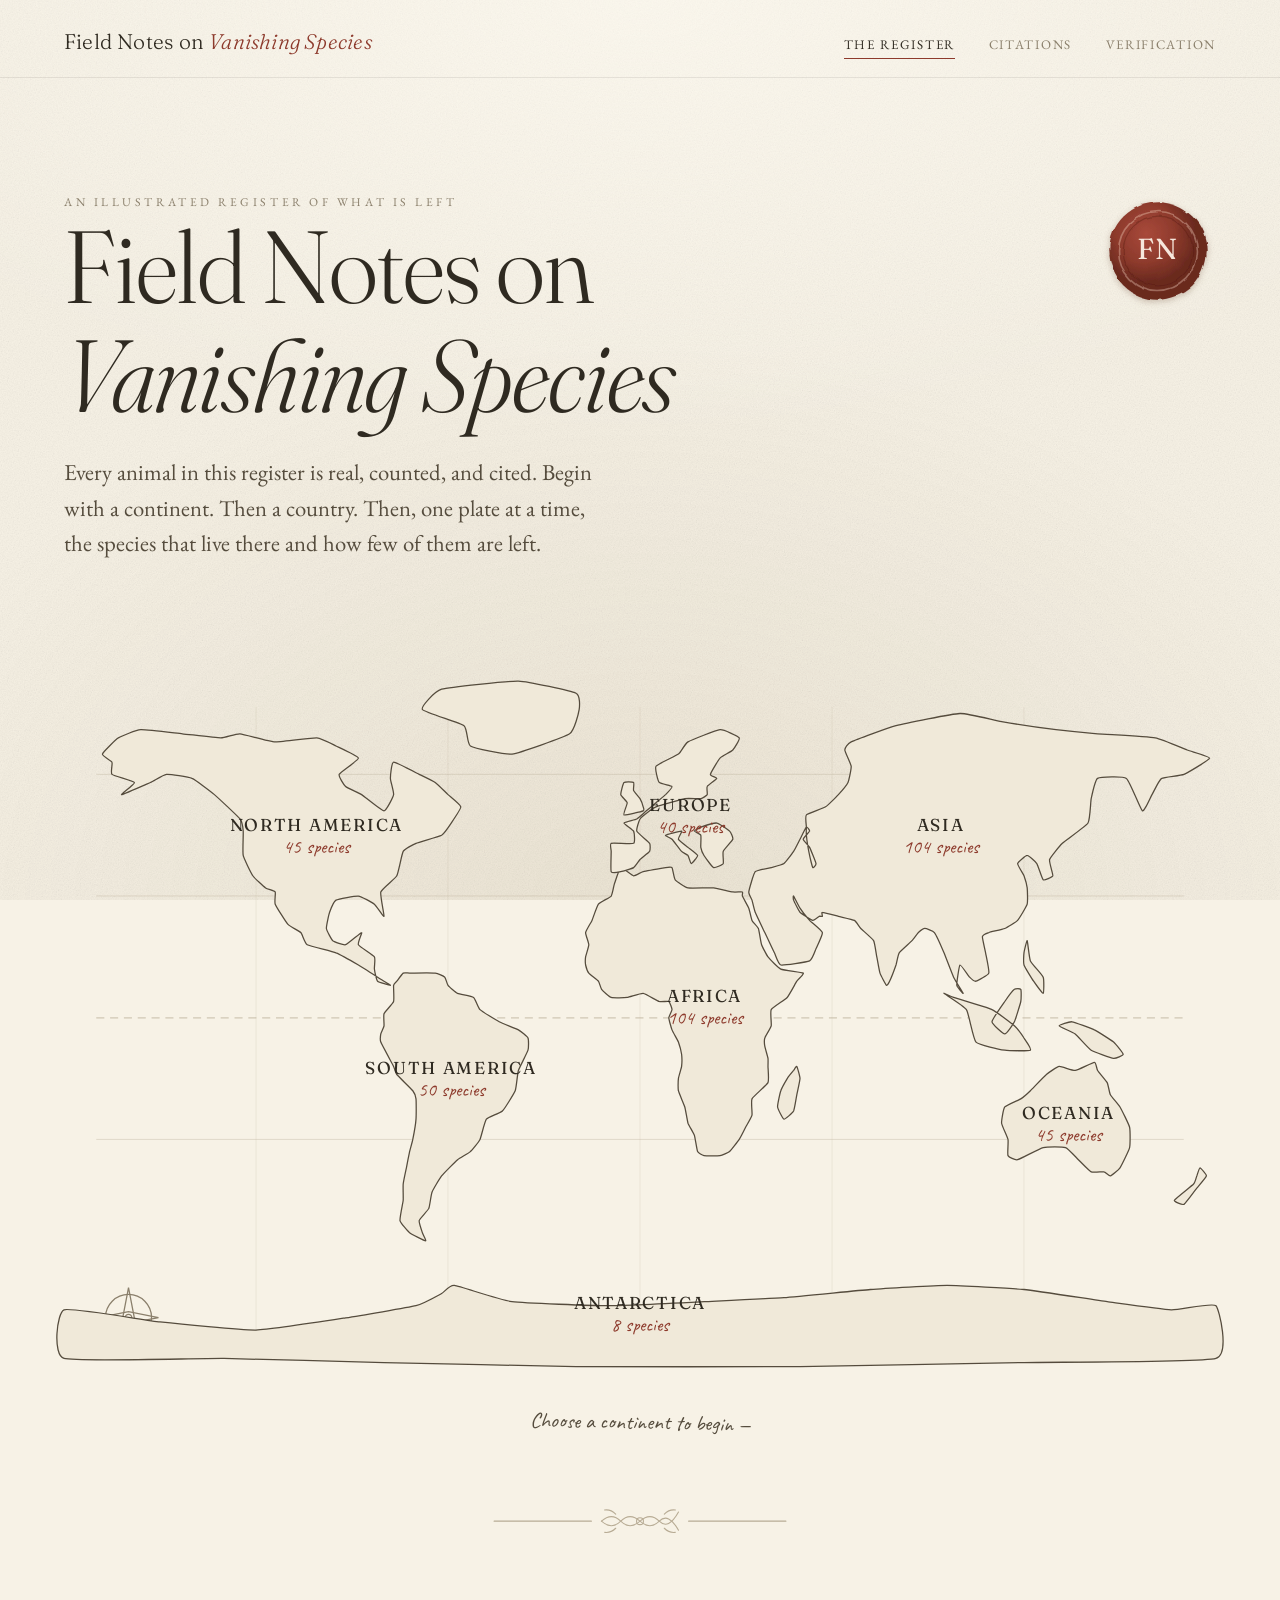
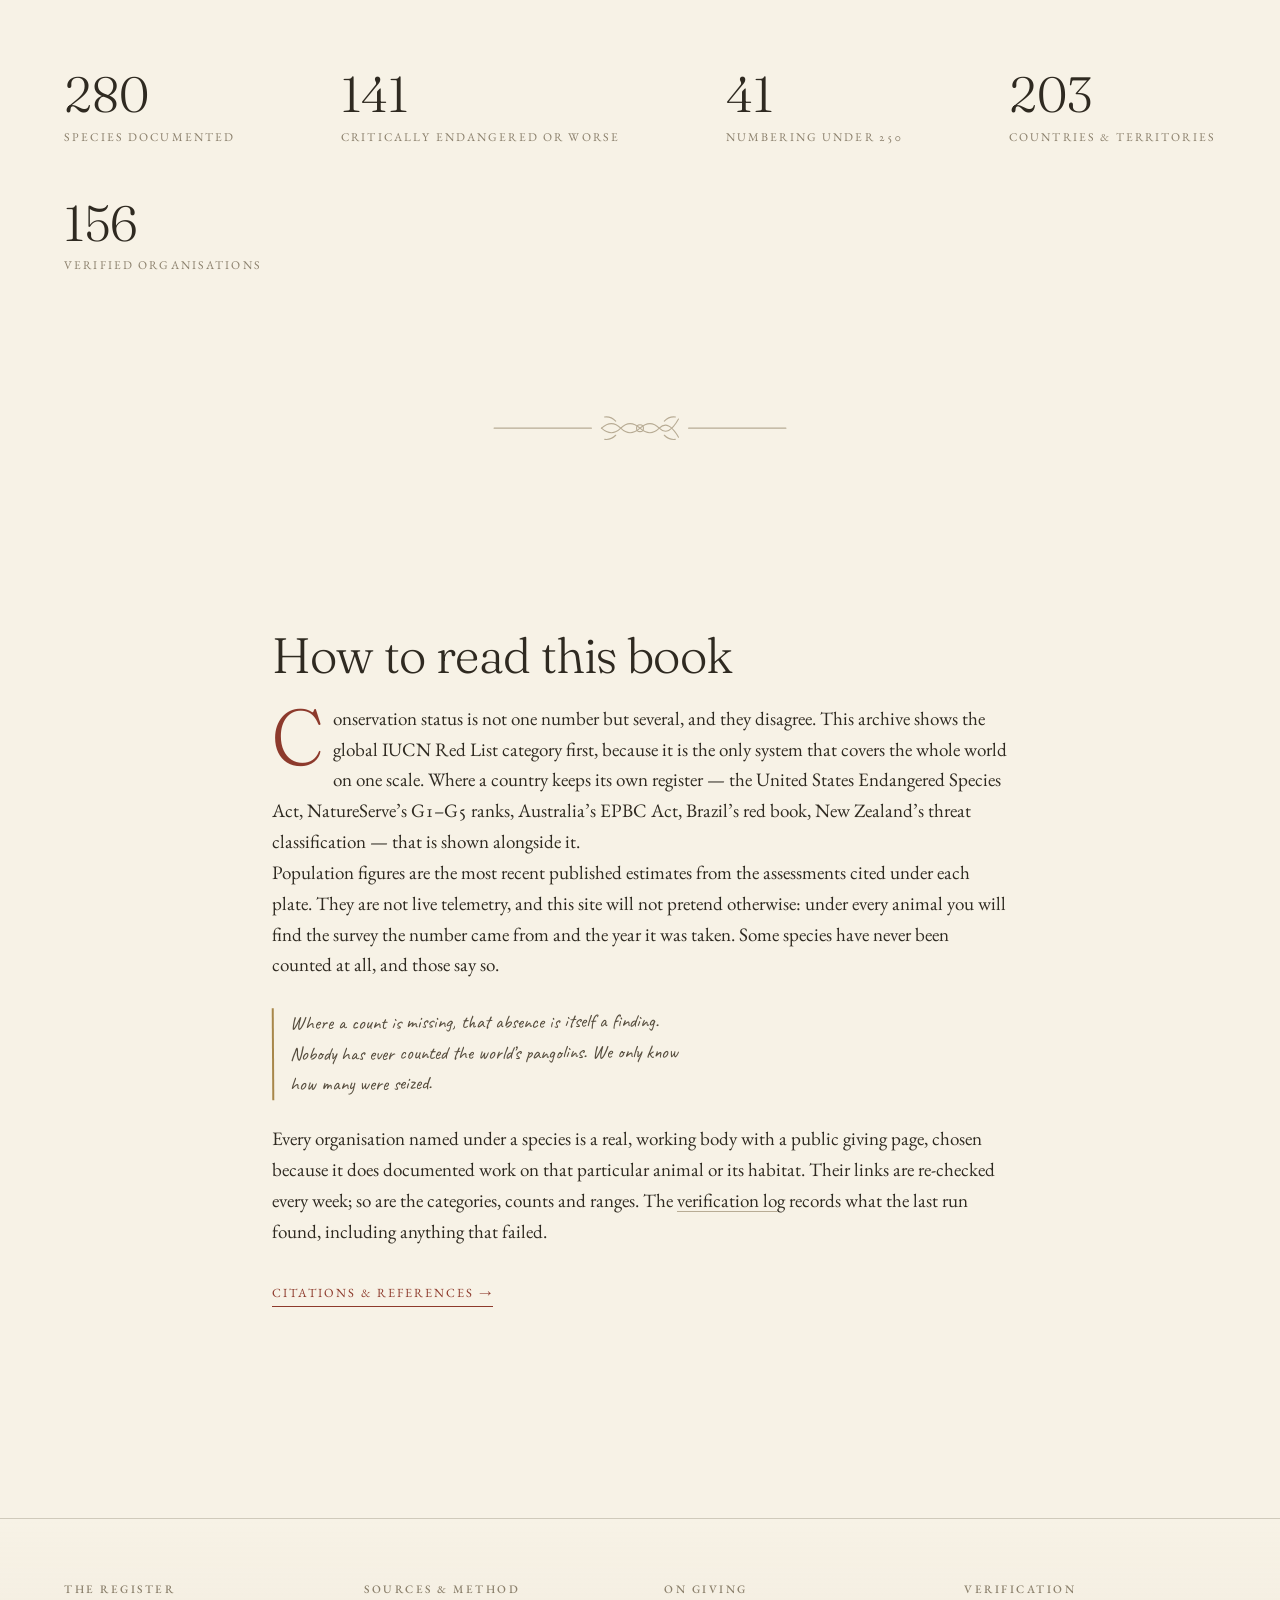
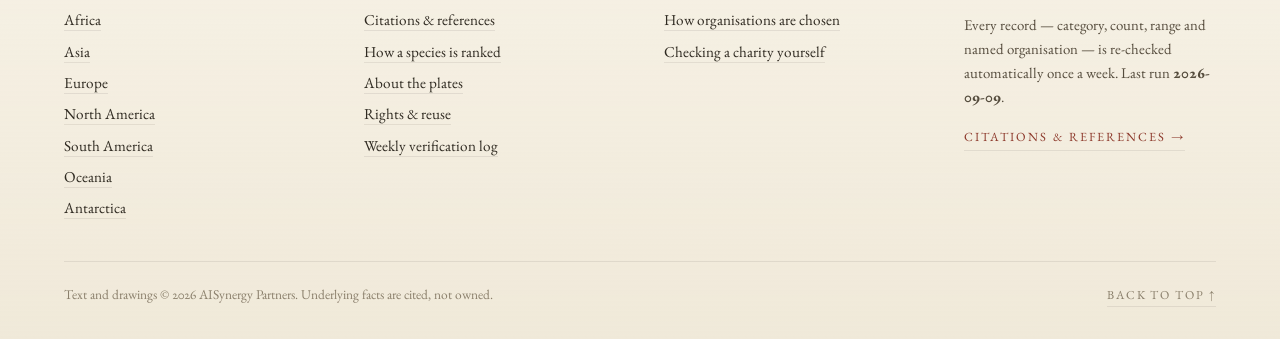
==== index.html @ 36cc565a "Add Field Notes on Vanishing Species, an illustrated endangered species register A static register o" ====
<!DOCTYPE html>
<html lang="en">
<head>
<meta charset="UTF-8">
<meta name="viewport" content="width=device-width, initial-scale=1.0">
<title>Field Notes on Vanishing Species — an illustrated atlas of endangered species</title>
<meta name="description" content="A hand-drawn register of the world's endangered species, by continent and country. Every count is cited to the IUCN Red List and national registers, with verified organisations working on each animal.">

<meta property="og:type" content="website">
<meta property="og:title" content="Field Notes on Vanishing Species — an illustrated atlas of endangered species">
<meta property="og:description" content="A hand-drawn register of the world's endangered species, by continent and country. Every count is cited to the IUCN Red List and national registers, with verified organisations working on each animal.">
<meta name="twitter:card" content="summary_large_image">

<link rel="icon" type="image/svg+xml" href="favicon.svg">
<link rel="preconnect" href="https://fonts.googleapis.com">
<link rel="preconnect" href="https://fonts.gstatic.com" crossorigin>
<link rel="stylesheet" href="assets/field.css">
</head>
<body data-page="home">
<main id="main"></main>

<script src="assets/data.js"></script>
<script src="assets/sketches.js"></script>
<script src="assets/flags.js"></script>
<script src="assets/app.js"></script>
</body>
</html>
---- assets/field.css ----
@import url('https://fonts.googleapis.com/css2?family=Caveat:wght@400;500;600;700&family=EB+Garamond:ital,wght@0,400;0,500;0,600;1,400;1,500&family=Fraunces:ital,opsz,wght@0,9..144,200;0,9..144,300;0,9..144,400;0,9..144,600;1,9..144,300;1,9..144,400&display=swap');

/* ===========================================================================
   Field Notes on Vanishing Things
   A naturalist's journal: warm rag paper, iron-gall ink, one wax seal.
   Committed to a single light palette — colour-scheme is declared so that no
   browser inverts the paper out from under the drawings.
   =========================================================================== */

:root {
  color-scheme: light;

  --paper:        #f7f2e6;
  --paper-deep:   #f0e9d9;
  --paper-edge:   #e7dfcb;
  --paper-card:   #fbf7ee;

  --ink:          #2f2a21;
  --ink-soft:     #554c3d;
  --ink-faint:    #8a7f6b;
  --ink-ghost:    #b8ac95;

  --seal:         #8d3a2c;
  --seal-deep:    #6f2c21;
  --moss:         #55684c;
  --moss-soft:    #7d8d72;
  --gold:         #a8874a;
  --sky:          #6d8494;

  --rule:         rgba(47, 42, 33, 0.16);
  --rule-soft:    rgba(47, 42, 33, 0.09);

  --display: 'Fraunces', 'Iowan Old Style', Georgia, serif;
  --body:    'EB Garamond', Georgia, 'Times New Roman', serif;
  --hand:    'Caveat', 'Segoe Script', cursive;

  --measure: 34rem;
  --gutter:  clamp(1.25rem, 5vw, 4.5rem);
}

/* status colours, used sparingly and always alongside a word */
.cat-EW { --cat: #4a3f57; }
.cat-CR { --cat: #8d3a2c; }
.cat-EN { --cat: #a8703a; }
.cat-VU { --cat: #8a7a3a; }
.cat-NT { --cat: #5f7350; }
.cat-LC { --cat: #4f6b58; }
.cat-DD { --cat: #6f6a60; }

*, *::before, *::after { box-sizing: border-box; }
* { margin: 0; padding: 0; }

html { -webkit-text-size-adjust: 100%; scroll-behavior: smooth; }
@media (prefers-reduced-motion: reduce) {
  html { scroll-behavior: auto; }
  *, *::before, *::after { animation-duration: .01ms !important; transition-duration: .01ms !important; }
}

body {
  background-color: var(--paper);
  color: var(--ink);
  font-family: var(--body);
  font-size: clamp(1.03rem, 0.55vw + 0.92rem, 1.19rem);
  line-height: 1.62;
  font-feature-settings: "onum" 1, "kern" 1, "liga" 1;
  position: relative;
  min-height: 100%;
  overflow-x: hidden;
}

/* rag-paper grain: one inline turbulence, no image requests */
body::before {
  content: "";
  position: fixed;
  inset: 0;
  pointer-events: none;
  z-index: 0;
  opacity: .5;
  mix-blend-mode: multiply;
  background-image: url("data:image/svg+xml,%3Csvg xmlns='http://www.w3.org/2000/svg' width='300' height='300'%3E%3Cfilter id='g'%3E%3CfeTurbulence type='fractalNoise' baseFrequency='.82' numOctaves='4' stitchTiles='stitch'/%3E%3CfeColorMatrix type='saturate' values='0'/%3E%3C/filter%3E%3Crect width='300' height='300' filter='url(%23g)' opacity='.34'/%3E%3C/svg%3E");
}
/* the faint warmth of an old page, darker at the edges */
body::after {
  content: "";
  position: fixed;
  inset: 0;
  pointer-events: none;
  z-index: 0;
  background:
    radial-gradient(120% 80% at 50% 0%, rgba(255,252,244,.55), transparent 60%),
    radial-gradient(100% 100% at 50% 100%, rgba(160,138,96,.13), transparent 62%);
}
body > * { position: relative; z-index: 1; }

img, svg { max-width: 100%; }
[hidden] { display: none !important; }

/* ------------------------------------------------------------- typography */
h1, h2, h3, h4 {
  font-family: var(--display);
  font-weight: 300;
  line-height: 1.06;
  letter-spacing: -0.012em;
  font-variation-settings: "SOFT" 22, "WONK" 1;
}
h1 { font-size: clamp(2.9rem, 8.2vw, 6.4rem); }
h2 { font-size: clamp(1.9rem, 4.2vw, 3.1rem); }
h3 { font-size: clamp(1.3rem, 2.4vw, 1.85rem); }

a { color: inherit; text-decoration-color: var(--ink-ghost); text-underline-offset: .22em; text-decoration-thickness: .5px; }
a:hover { text-decoration-color: var(--seal); }
a:focus-visible, button:focus-visible, [tabindex]:focus-visible {
  outline: 2px solid var(--seal);
  outline-offset: 4px;
  border-radius: 2px;
}

.hand {
  font-family: var(--hand);
  font-size: 1.34em;
  line-height: 1.35;
  color: var(--ink-soft);
  transform: rotate(-.7deg);
  display: inline-block;
}
.hand--tilt { transform: rotate(1.1deg); }

.eyebrow {
  font-family: var(--body);
  font-size: .74rem;
  letter-spacing: .3em;
  text-transform: uppercase;
  color: var(--ink-faint);
  font-variant-numeric: lining-nums;
}

.lede {
  font-size: clamp(1.15rem, 1.1vw + 1rem, 1.42rem);
  line-height: 1.56;
  color: var(--ink-soft);
  max-width: var(--measure);
}

/* drop cap — first letter of a marked paragraph */
.dropcap::first-letter {
  font-family: var(--display);
  font-weight: 300;
  font-variation-settings: "SOFT" 40, "WONK" 1;
  float: left;
  font-size: 4.15em;
  line-height: .74;
  padding: .06em .1em 0 0;
  margin-right: .04em;
  color: var(--seal);
}

/* ----------------------------------------------------------------- layout */
.wrap { width: min(74rem, 100% - var(--gutter) * 2); margin-inline: auto; }
.wrap--narrow { width: min(46rem, 100% - var(--gutter) * 2); }
.stack > * + * { margin-top: 1.1rem; }
.section { padding-block: clamp(3.5rem, 9vw, 7.5rem); }
.section--tight { padding-block: clamp(2.25rem, 5vw, 4rem); }

/* ------------------------------------------------------- rules & ornament */
.rule {
  border: 0;
  height: 1px;
  background: linear-gradient(90deg, transparent, var(--rule) 12%, var(--rule) 88%, transparent);
  margin-block: 2rem;
}
.ornament {
  display: block;
  margin: clamp(2.5rem, 6vw, 4.5rem) auto;
  width: min(19rem, 62%);
  color: var(--ink-ghost);
}
.ornament svg { display: block; width: 100%; height: auto; }

/* ----------------------------------------------------------- the wax seal */
.seal {
  width: 84px; height: 84px;
  flex: 0 0 auto;
  filter: drop-shadow(0 2px 3px rgba(90, 50, 30, .28));
}
.seal--sm { width: 56px; height: 56px; }
.seal--lg { width: 116px; height: 116px; }

/* ------------------------------------------------------------ site header */
.masthead {
  padding-block: 1.5rem 1.1rem;
  border-bottom: 1px solid var(--rule-soft);
}
.masthead__inner {
  display: flex; align-items: baseline; gap: 1.5rem;
  flex-wrap: wrap; justify-content: space-between;
}
.wordmark {
  font-family: var(--display);
  font-weight: 300;
  font-size: 1.32rem;
  letter-spacing: .01em;
  text-decoration: none;
  font-variation-settings: "SOFT" 30, "WONK" 1;
  white-space: nowrap;
}
.wordmark em { font-style: italic; color: var(--seal); }
.nav { display: flex; gap: clamp(1rem, 3vw, 2.1rem); align-items: baseline; flex-wrap: wrap; }
.nav a {
  font-size: .82rem;
  letter-spacing: .13em;
  text-transform: uppercase;
  text-decoration: none;
  color: var(--ink-faint);
  padding-bottom: .2rem;
  border-bottom: 1px solid transparent;
}
.nav a:hover, .nav a[aria-current] { color: var(--ink); border-bottom-color: var(--seal); }

/* ------------------------------------------------------------- breadcrumb */
.crumbs {
  font-size: .82rem;
  letter-spacing: .1em;
  text-transform: uppercase;
  color: var(--ink-faint);
  display: flex; gap: .6rem; flex-wrap: wrap; align-items: center;
}
.crumbs a { text-decoration: none; border-bottom: 1px solid var(--rule); }
.crumbs a:hover { border-bottom-color: var(--seal); color: var(--ink); }
.crumbs span[aria-hidden] { color: var(--ink-ghost); }

/* ------------------------------------------------------------------ cards */
.card {
  background: var(--paper-card);
  border: 1px solid var(--rule);
  padding: clamp(1.2rem, 2.4vw, 2rem);
  position: relative;
}
/* deckled edge: torn-paper feel without an image */
.deckle {
  --deckle: 7px;
  -webkit-mask-image:
    radial-gradient(var(--deckle) at 50% 0, transparent 98%, #000),
    radial-gradient(var(--deckle) at 50% 100%, transparent 98%, #000);
  -webkit-mask-size: 22px 100%, 22px 100%;
  -webkit-mask-position: 0 0, 11px 100%;
  -webkit-mask-repeat: repeat-x;
  -webkit-mask-composite: source-in;
          mask-composite: intersect;
}

/* --------------------------------------------------- the world map, plate */
.atlas { position: relative; }
.atlas svg { display: block; width: 100%; height: auto; overflow: visible; }
.atlas__land {
  fill: var(--paper-deep);
  stroke: var(--ink-soft);
  stroke-width: 1.1;
  stroke-linejoin: round;
  transition: fill .28s ease, stroke-width .28s ease;
}
.atlas__hit { fill: transparent; stroke: none; cursor: pointer; }
.atlas__group { cursor: pointer; }
.atlas__group:hover .atlas__land,
.atlas__group:focus-visible .atlas__land { fill: #ecd9bd; stroke-width: 2.3; }
.atlas__group:focus-visible { outline: none; }
.atlas__group:focus-visible .atlas__label { text-decoration: underline; }
.atlas__label {
  font-family: var(--display);
  font-size: 15px;
  font-weight: 400;
  fill: var(--ink);
  letter-spacing: .1em;
  text-transform: uppercase;
  text-anchor: middle;
  pointer-events: none;
  font-variation-settings: "SOFT" 20;
}
.atlas__count {
  font-family: var(--hand);
  font-size: 17px;
  fill: var(--seal);
  text-anchor: middle;
  pointer-events: none;
}
.atlas__sea { fill: none; }
.atlas__par { stroke: var(--ink-ghost); stroke-width: .7; opacity: .45; }
.atlas__par.is-equator { stroke-width: 1.1; opacity: .6; stroke-dasharray: 7 5; }
.atlas__mer { stroke: var(--ink-ghost); stroke-width: .55; opacity: .3; }
.atlas__compass { fill: none; stroke: var(--ink-faint); stroke-width: 1.1; }

/* ---------------------------------------------------- vintage flag stamps */
.stamp-grid {
  display: grid;
  grid-template-columns: repeat(auto-fill, minmax(15.5rem, 1fr));
  gap: clamp(1.1rem, 2.4vw, 1.9rem);
  list-style: none;
}
.stamp {
  display: flex;
  flex-direction: column;
  gap: .55rem;
  text-decoration: none;
  color: inherit;
  height: 100%;
}
.stamp__frame {
  --perf: 5px;
  background: var(--paper-card);
  border: 1px solid var(--rule);
  padding: .95rem .8rem .8rem;
  text-align: center;
  position: relative;
  transition: transform .22s ease, box-shadow .22s ease, background .22s ease;
  /* perforated stamp edge */
  -webkit-mask-image:
    radial-gradient(var(--perf) at 50% 0, transparent 96%, #000),
    radial-gradient(var(--perf) at 50% 100%, transparent 96%, #000),
    radial-gradient(var(--perf) at 0 50%, transparent 96%, #000),
    radial-gradient(var(--perf) at 100% 50%, transparent 96%, #000);
  -webkit-mask-size: 15px 100%, 15px 100%, 100% 15px, 100% 15px;
  -webkit-mask-position: 0 0, 7px 100%, 0 0, 100% 7px;
  -webkit-mask-repeat: repeat-x, repeat-x, repeat-y, repeat-y;
  -webkit-mask-composite: source-in;
          mask-composite: intersect;
}
.stamp:hover .stamp__frame {
  transform: translateY(-3px) rotate(-.5deg);
  background: #fdfaf3;
  box-shadow: 0 10px 22px -14px rgba(60, 45, 25, .55);
}
/* drawn flags, from assets/flags.js */
.flag { display: block; width: 4.4rem; margin: 0 auto; }
.flag .flag-svg { width: 100%; height: auto; display: block;
                  filter: drop-shadow(0 1.5px 2px rgba(70, 52, 30, .22)); }
.flag-edge { fill: none; stroke: var(--ink); stroke-width: .9;
             stroke-linejoin: round; opacity: .8; }
.flag--hero { width: clamp(5.5rem, 11vw, 8rem); margin: 0; }
.stamp__name {
  font-family: var(--display);
  font-size: 1.08rem;
  font-weight: 400;
  line-height: 1.2;
  margin-top: .5rem;
  display: block;
}
.stamp__value {
  font-family: var(--body);
  font-size: .7rem;
  letter-spacing: .18em;
  text-transform: uppercase;
  color: var(--ink-faint);
  margin-top: .3rem;
  font-variant-numeric: lining-nums;
}
.stamp__note {
  font-family: var(--hand);
  font-size: 1.06rem;
  color: var(--ink-soft);
  line-height: 1.3;
  padding-inline: .25rem;
}
.stamp__note b { font-weight: 600; color: var(--seal); font-style: normal; }
.stamp--bare .stamp__frame { opacity: .62; }

.subregion {
  font-family: var(--body);
  font-size: .76rem;
  letter-spacing: .26em;
  text-transform: uppercase;
  color: var(--ink-faint);
  display: flex; align-items: center; gap: 1rem;
  margin: clamp(2.4rem, 5vw, 3.6rem) 0 1.4rem;
}
.subregion::after { content: ""; flex: 1; height: 1px; background: var(--rule); }

/* ------------------------------------------------------------ species plate */
/* Laid out as a field-guide entry. The discipline here is restraint: one
   display face for the name, one body face for everything else, labels in
   small caps, and hairline rules instead of boxes. The handwriting appears
   once, under the figure. */
.plates { display: grid; gap: clamp(2rem, 4.5vw, 3.5rem); list-style: none; }

.plate {
  background: var(--paper-card);
  border: 1px solid var(--rule);
  border-top: 2px solid var(--cat, var(--ink-soft));
  padding: clamp(1.4rem, 3vw, 2.6rem) clamp(1.3rem, 3vw, 2.8rem) clamp(1.6rem, 3vw, 2.6rem);
}

/* --- masthead: plate number left, category right */
.plate__masthead {
  display: flex; align-items: baseline; justify-content: space-between;
  gap: 1rem; padding-bottom: .9rem; margin-bottom: clamp(1.2rem, 2.5vw, 1.9rem);
  border-bottom: 1px solid var(--rule-soft);
}
.plate__no {
  font-family: var(--body); font-size: .7rem; letter-spacing: .28em;
  text-transform: uppercase; color: var(--ink-faint); font-variant-numeric: lining-nums;
}
.plate__cat {
  font-family: var(--body); font-size: .7rem; letter-spacing: .2em;
  text-transform: uppercase; font-weight: 600; color: var(--cat, var(--ink-soft));
  border: 1px solid var(--cat, var(--rule)); padding: .2rem .5rem;
}

/* --- figure beside the record table */
.plate__body {
  display: grid;
  grid-template-columns: minmax(0, 17rem) minmax(0, 1fr);
  gap: clamp(1.4rem, 3.5vw, 3rem);
  align-items: start;
}
@media (max-width: 48rem) { .plate__body { grid-template-columns: 1fr; } }

.plate__frame {
  border: 1px solid var(--rule-soft);
  background: linear-gradient(174deg, #fdfaf3, var(--paper-deep));
  padding: .9rem;
}
/* Line weight is what separates a plate from a doodle: a heavy contour, a
   lighter interior line for structure, a fine line for detail, shading finer
   still. Every one of these must set fill explicitly -- an SVG path with no
   fill declared is filled solid black. */
.plate-svg { width: 100%; height: auto; display: block; }
.pl-wash    { fill: rgba(172, 150, 108, .13); stroke: none; }
.pl-contour { fill: none; stroke: var(--ink); stroke-width: 1.75;
              stroke-linecap: round; stroke-linejoin: round; }
.pl-form    { fill: none; stroke: var(--ink-soft); stroke-width: 1;
              stroke-linecap: round; stroke-linejoin: round; opacity: .8; }
.pl-detail  { fill: none; stroke: var(--ink); stroke-width: .85;
              stroke-linecap: round; stroke-linejoin: round; }
.pl-hatch   { fill: none; stroke: var(--ink-soft); stroke-width: .5;
              stroke-linecap: round; opacity: .42; }
.pl-stipple { fill: var(--ink-soft); stroke: none; opacity: .4; }
.pl-pupil   { fill: var(--ink); stroke: none; }
.pl-ground  { fill: none; stroke: var(--ink-ghost); stroke-width: .9;
              stroke-linecap: round; opacity: .6; }

/* a historical plate sits in the same frame as a drawn one, toned slightly
   towards the paper so a photographic scan does not shout against the ink */
.plate__frame--photo { padding: .55rem; background: #fbf7ee; }
.plate__img {
  display: block; width: 100%; height: auto;
  filter: sepia(.18) saturate(.9) contrast(1.02);
  mix-blend-mode: multiply;
}
.plate__caption {
  font-family: var(--hand);
  font-size: 1.14rem;
  color: var(--ink-faint);
  text-align: center;
  margin-top: .6rem;
  line-height: 1.3;
}
/* attribution: small, factual, and in the body face rather than the hand */
.plate__prov {
  display: block;
  font-family: var(--body);
  font-size: .72rem;
  line-height: 1.45;
  letter-spacing: .01em;
  color: var(--ink-ghost);
  margin-top: .45rem;
}
.plate__work { display: block; font-style: italic; }
/* said plainly when the only available plate is of a close relative */
.plate__depicts { display: block; margin-top: .3rem; color: var(--ink-faint); }
.plate__prov a { color: inherit; text-decoration: none; border-bottom: 1px solid var(--rule-soft); }
.plate__prov a:hover { color: var(--ink-soft); border-bottom-color: var(--seal); }

.plate__name {
  font-family: var(--display); font-weight: 300;
  font-size: clamp(1.7rem, 3.2vw, 2.5rem); line-height: 1.02;
  font-variation-settings: "SOFT" 24, "WONK" 1;
}
.plate__sci {
  font-style: italic; color: var(--ink-faint);
  font-size: 1.02rem; margin-top: .25rem;
}

/* --- the ruled record table */
.fieldtable { margin-top: clamp(1.1rem, 2vw, 1.5rem); }
.frow {
  display: grid;
  grid-template-columns: 7.5rem minmax(0, 1fr);
  gap: .3rem 1.2rem;
  padding: .7rem 0;
  border-top: 1px solid var(--rule-soft);
  align-items: baseline;
}
.frow:last-child { border-bottom: 1px solid var(--rule-soft); }
.frow dt {
  font-family: var(--body); font-size: .68rem; letter-spacing: .2em;
  text-transform: uppercase; color: var(--ink-faint); padding-top: .22em;
}
.frow dd { font-size: 1.02rem; color: var(--ink); }
.frow__sub {
  display: block; font-size: .87rem; color: var(--ink-faint);
  line-height: 1.5; margin-top: .28rem;
}
.frow__sub-inline { color: var(--ink-faint); }
.frow__none { font-style: italic; color: var(--ink-soft); }
@media (max-width: 30rem) { .frow { grid-template-columns: 1fr; } }

.statusword { font-weight: 600; color: var(--cat, var(--ink)); }
.statuscode {
  font-size: .68rem; letter-spacing: .14em; color: var(--ink-faint);
  margin-left: .5rem; vertical-align: .1em;
}

/* the population figure: the one number that should stop the eye */
.popnum {
  font-family: var(--display); font-weight: 300;
  font-size: clamp(1.9rem, 4vw, 2.9rem); line-height: 1;
  font-variant-numeric: lining-nums tabular-nums;
  letter-spacing: -.02em; display: inline-block; vertical-align: -.06em;
}
.popnum.is-zero { color: var(--seal); }
.popunit { font-style: italic; color: var(--ink-soft); font-size: .95rem; margin-left: .5rem; }

/* --- prose blocks, each under its own label */
.plate__prose { margin-top: clamp(1.6rem, 3vw, 2.4rem); }
.pblock { margin-top: clamp(1.4rem, 2.6vw, 2rem); }
.pblock:first-child { margin-top: 0; }
.pblock__h {
  font-family: var(--body); font-size: .68rem; font-weight: 500;
  letter-spacing: .24em; text-transform: uppercase; color: var(--ink-faint);
  padding-bottom: .5rem; margin-bottom: .8rem;
  border-bottom: 1px solid var(--rule-soft);
}
.pblock p { max-width: 42rem; }

.threatlist {
  list-style: none; counter-reset: threat;
  display: grid; gap: .5rem; max-width: 44rem;
}
.threatlist li {
  counter-increment: threat;
  display: grid; grid-template-columns: 1.6rem 1fr; gap: .5rem;
  font-size: .99rem; color: var(--ink-soft);
}
.threatlist li::before {
  content: counter(threat, decimal-leading-zero);
  font-size: .72rem; color: var(--ink-ghost); padding-top: .32em;
  font-variant-numeric: lining-nums;
}

/* --- giving */
.give__list { list-style: none; display: grid; gap: .5rem; max-width: 46rem; }
.give__item {
  display: grid; grid-template-columns: 1.6rem 1fr auto; gap: .5rem 1rem;
  align-items: baseline;
  padding: .7rem .9rem .75rem;
  border: 1px solid var(--rule-soft);
  background: rgba(247, 242, 230, .5);
  text-decoration: none;
  transition: background .18s ease, border-color .18s ease;
}
.give__item:hover { background: #fdfaf3; border-color: var(--rule); }
.give__num {
  font-size: .72rem; color: var(--ink-ghost); font-variant-numeric: lining-nums;
  padding-top: .2em;
}
.give__name { font-weight: 600; display: block; }
.give__role {
  display: block; font-size: .89rem; color: var(--ink-soft);
  font-weight: 400; line-height: 1.5; margin-top: .18rem;
}
.give__go {
  font-size: .68rem; letter-spacing: .18em; text-transform: uppercase;
  color: var(--seal); white-space: nowrap; border-bottom: 1px solid var(--seal);
  padding-bottom: .1rem;
}

.cites {
  margin-top: clamp(1.4rem, 2.6vw, 2rem); padding-top: 1rem;
  border-top: 1px solid var(--rule-soft);
  font-size: .84rem; color: var(--ink-faint); line-height: 1.6; max-width: 48rem;
}
.cites__label {
  font-size: .66rem; letter-spacing: .22em; text-transform: uppercase;
  color: var(--ink-ghost); margin-right: .5rem;
}
.cites a { text-decoration: none; border-bottom: 1px solid var(--rule); }
.cites a:hover { border-bottom-color: var(--seal); color: var(--ink-soft); }

/* ------------------------------------------------------------------ misc */
.figures { display: flex; flex-wrap: wrap; gap: clamp(1.4rem, 4vw, 3rem); }
.figure__n {
  font-family: var(--display); font-weight: 300;
  font-size: clamp(2rem, 4.5vw, 3.1rem); line-height: 1;
  font-variant-numeric: lining-nums tabular-nums;
  display: block;
}
.figure__l { font-size: .74rem; letter-spacing: .18em; text-transform: uppercase; color: var(--ink-faint); margin-top: .4rem; }

.note-margin {
  font-family: var(--hand);
  font-size: 1.18rem;
  color: var(--ink-soft);
  border-left: 2px solid var(--gold);
  padding-left: 1rem;
  margin: 1.6rem 0;
  max-width: 26rem;
  transform: rotate(-.35deg);
}

.empty {
  text-align: center;
  padding: clamp(2.5rem, 7vw, 5rem) 1rem;
  border: 1px dashed var(--rule);
  background: rgba(240,233,217,.35);
}

table.ledger { width: 100%; border-collapse: collapse; font-size: .94rem; }
.ledger th, .ledger td { text-align: left; padding: .65rem .7rem; border-bottom: 1px solid var(--rule-soft); vertical-align: top; }
.ledger th {
  font-family: var(--body); font-size: .7rem; letter-spacing: .16em;
  text-transform: uppercase; color: var(--ink-faint); border-bottom-color: var(--rule);
}
.ledger td:first-child { white-space: nowrap; }
.scroll-x { overflow-x: auto; }

.pill {
  display: inline-block; font-size: .68rem; letter-spacing: .14em; text-transform: uppercase;
  padding: .2rem .5rem; border: 1px solid var(--rule); color: var(--ink-soft);
}
.pill--ok   { border-color: var(--moss); color: var(--moss); }
.pill--warn { border-color: var(--gold); color: var(--gold); }
.pill--bad  { border-color: var(--seal); color: var(--seal); }

/* ---------------------------------------------------------------- controls */
.controls {
  display: flex; flex-wrap: wrap; gap: .7rem 1.1rem; align-items: center;
  padding-block: 1rem;
  border-block: 1px solid var(--rule-soft);
}
.field { display: flex; align-items: center; gap: .5rem; }
.field label { font-size: .7rem; letter-spacing: .16em; text-transform: uppercase; color: var(--ink-faint); }
.field select, .field input {
  font-family: var(--body); font-size: .96rem; color: var(--ink);
  background: var(--paper-card); border: 1px solid var(--rule);
  padding: .38rem .55rem; border-radius: 0;
}
.field input { min-width: 13rem; }

/* ------------------------------------------------------------------ footer */
.colophon {
  margin-top: clamp(3rem, 8vw, 6rem);
  border-top: 1px solid var(--rule);
  padding-block: clamp(2.5rem, 6vw, 4rem) 2rem;
  background: linear-gradient(180deg, transparent, rgba(226,215,190,.32));
}
.colophon__grid {
  display: grid; gap: clamp(1.6rem, 4vw, 3rem);
  grid-template-columns: repeat(auto-fit, minmax(14rem, 1fr));
  align-items: start;
}
.colophon h4 {
  font-family: var(--body); font-size: .72rem; letter-spacing: .22em;
  text-transform: uppercase; color: var(--ink-faint); margin-bottom: .8rem; font-weight: 500;
}
.colophon ul { list-style: none; display: grid; gap: .42rem; font-size: .95rem; }
.colophon a { text-decoration: none; border-bottom: 1px solid var(--rule-soft); }
.colophon a:hover { border-bottom-color: var(--seal); }
.colophon__fine {
  margin-top: 2.5rem; padding-top: 1.4rem; border-top: 1px solid var(--rule-soft);
  font-size: .84rem; color: var(--ink-faint); display: flex; flex-wrap: wrap; gap: .6rem 1.6rem;
  align-items: baseline; justify-content: space-between;
}
.cite-link {
  display: inline-flex; align-items: center; gap: .5rem;
  font-size: .78rem; letter-spacing: .16em; text-transform: uppercase;
  text-decoration: none; color: var(--seal);
  border-bottom: 1px solid var(--seal); padding-bottom: .15rem;
}

.skip {
  position: absolute; left: -9999px; top: 0;
  background: var(--paper-card); padding: .7rem 1.1rem; border: 1px solid var(--ink); z-index: 50;
}
.skip:focus { left: 1rem; top: 1rem; }

.to-top {
  display: inline-flex; align-items: center; gap: .5rem;
  font-size: .76rem; letter-spacing: .16em; text-transform: uppercase;
  color: var(--ink-faint); text-decoration: none;
}
.to-top:hover { color: var(--seal); }

@media print {
  body::before, body::after { display: none; }
  .masthead, .colophon, .controls, .to-top { display: none; }
  .plate { break-inside: avoid; border-color: #999; }
}
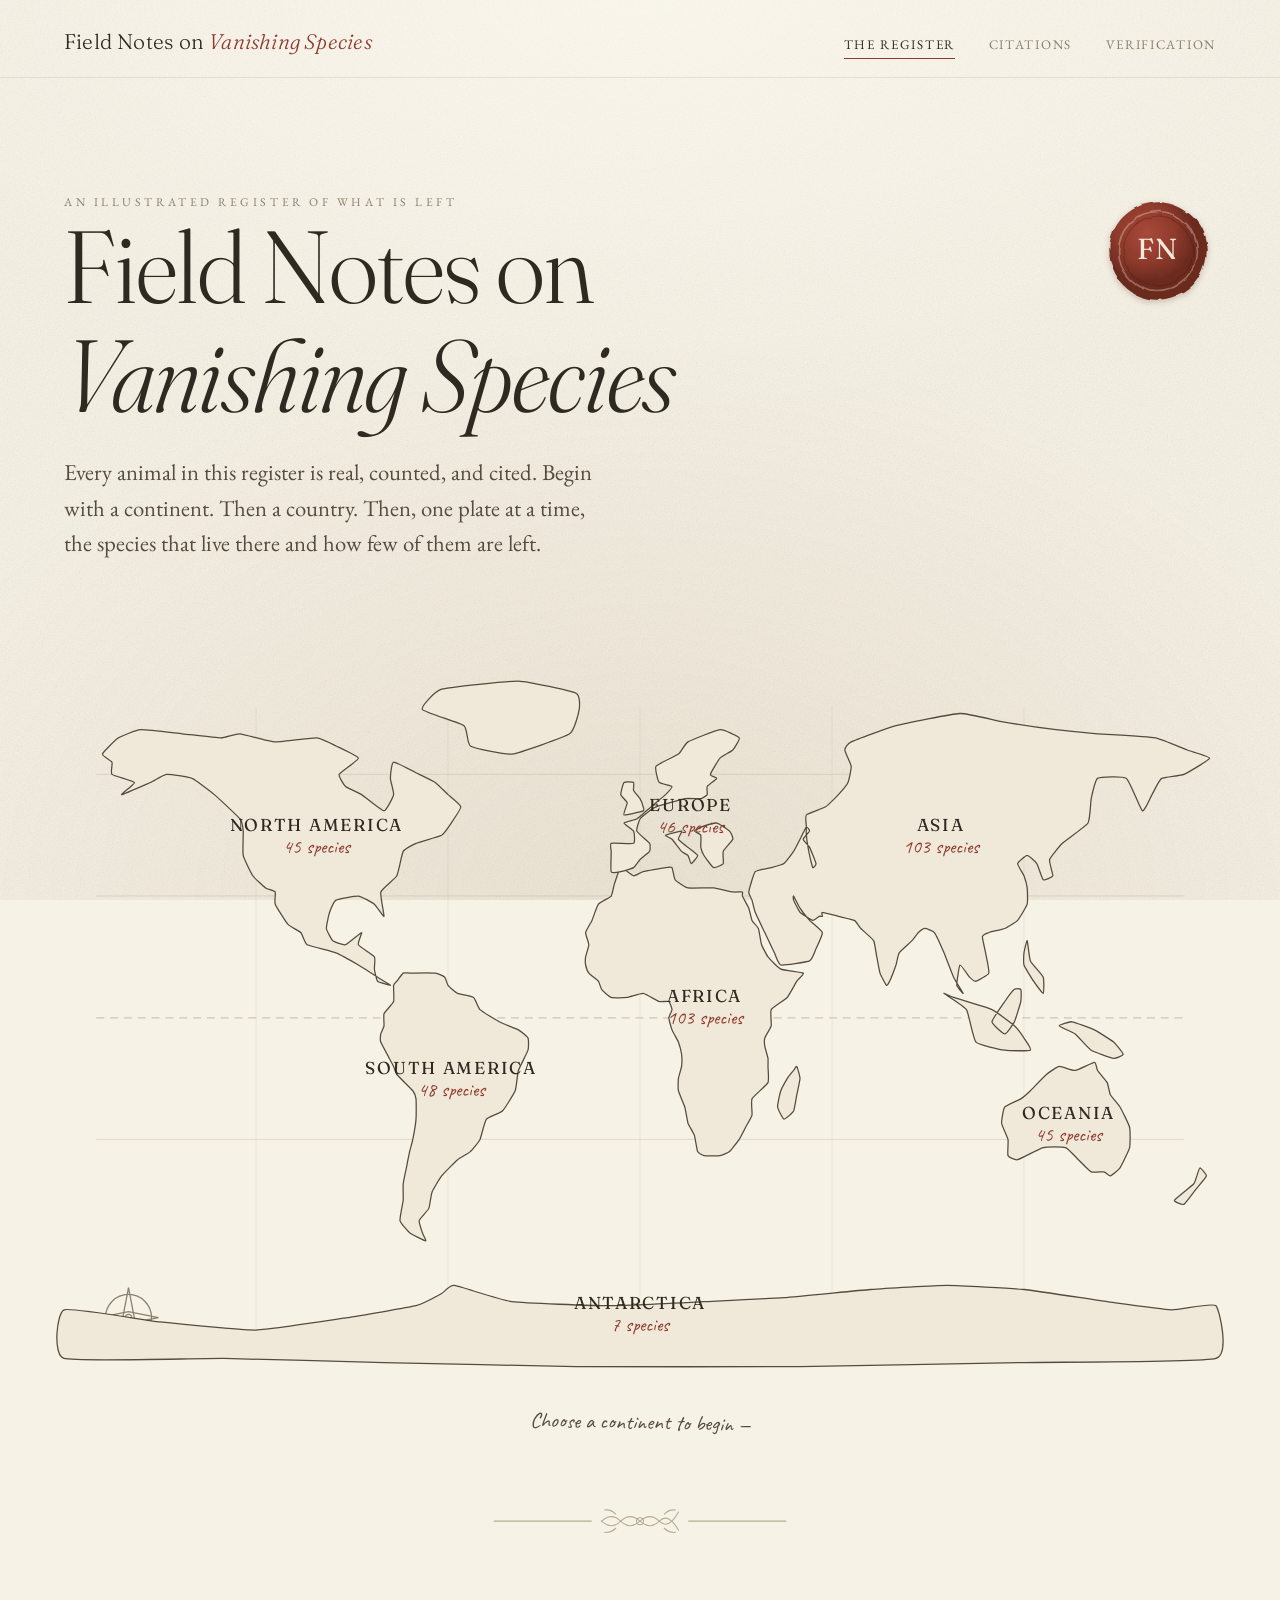
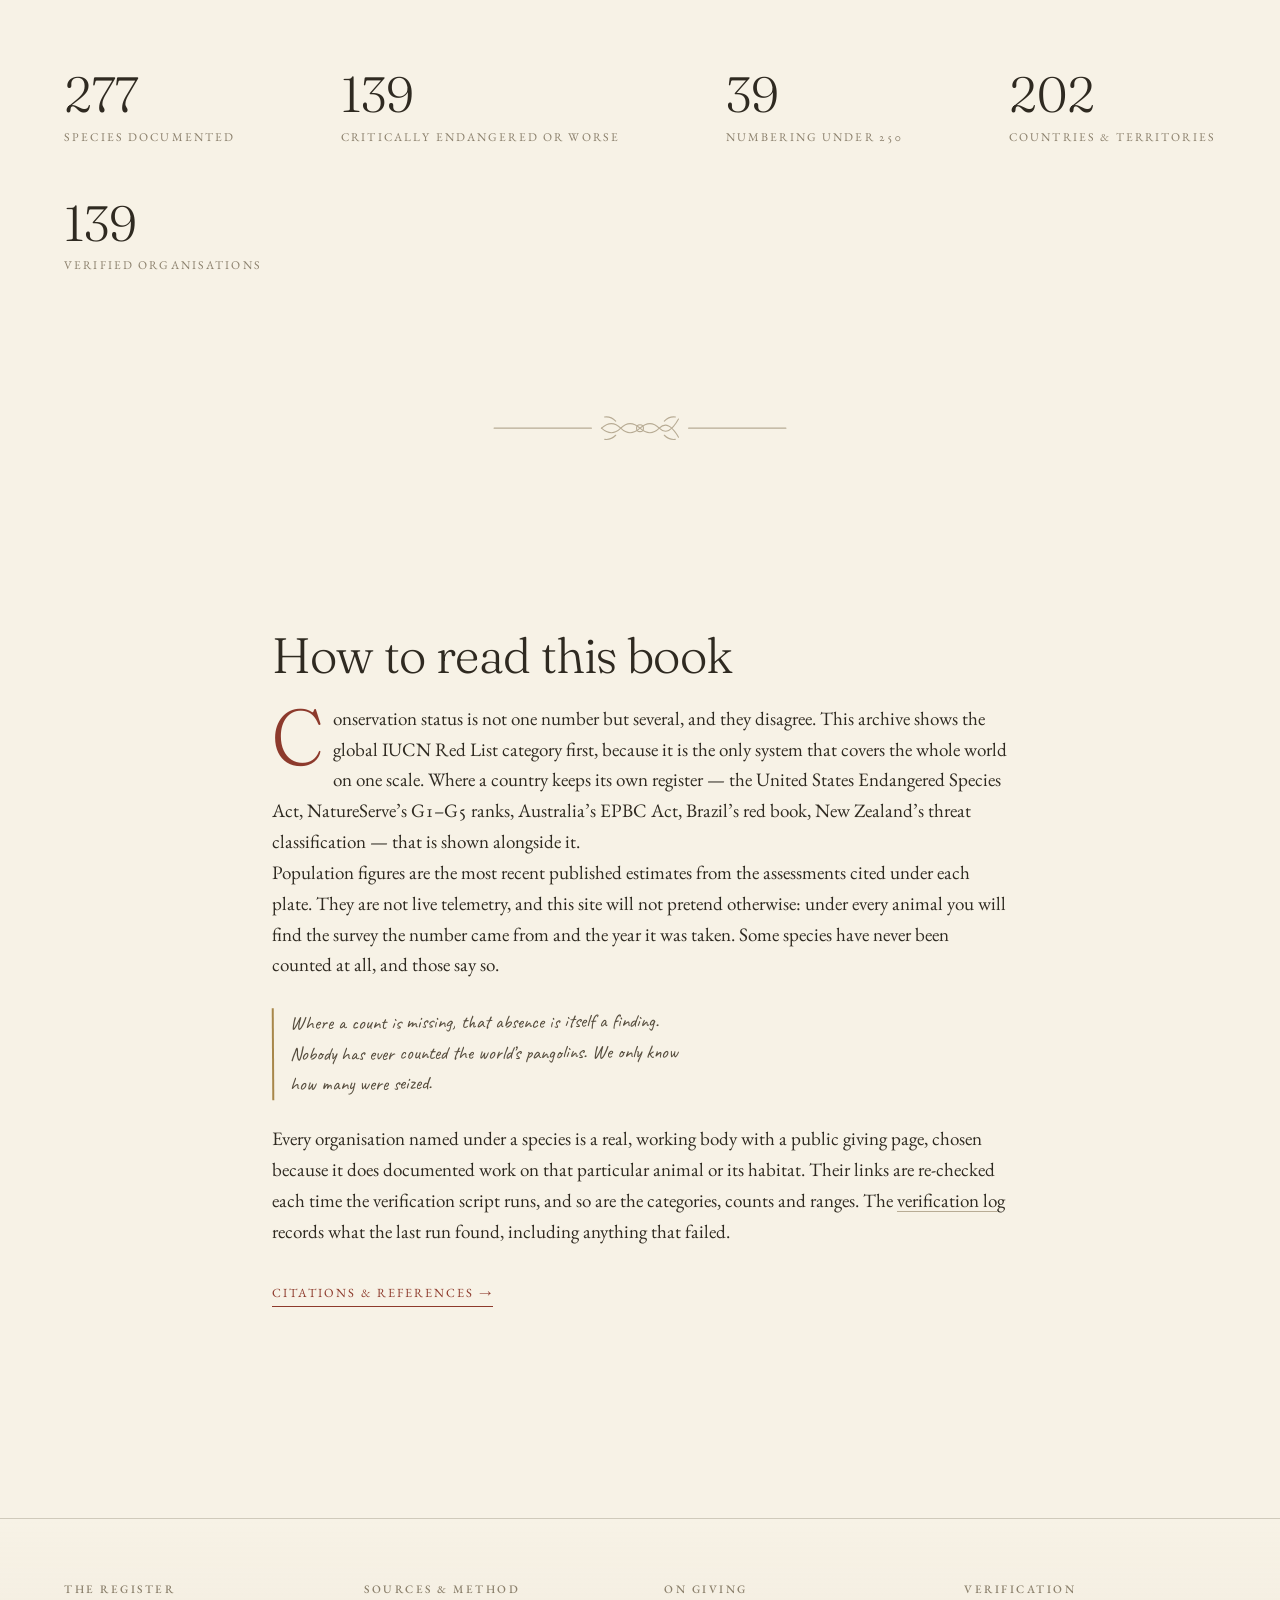
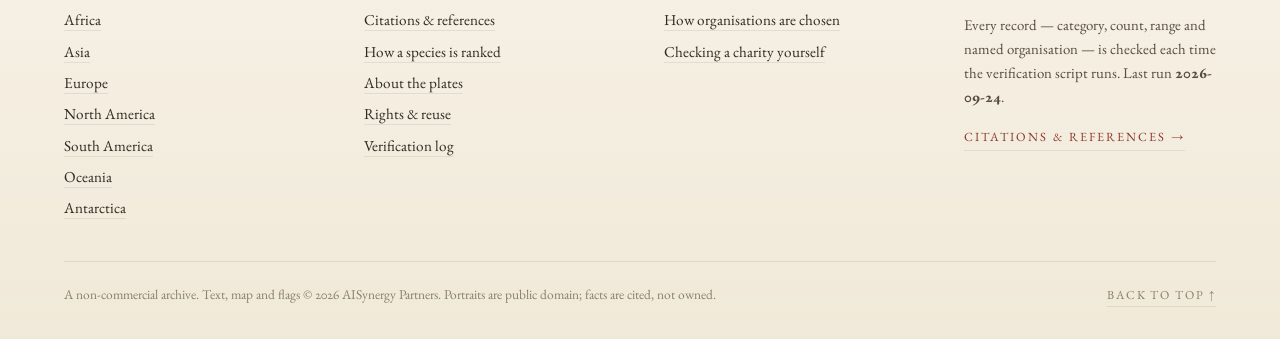
==== commit 9d0ea7a9: "Verify the register against the Red List and correct what was wrong Every one of the 278 species rec" ====
--- a/index.html
+++ b/index.html
@@ -3,12 +3,12 @@
 <head>
 <meta charset="UTF-8">
 <meta name="viewport" content="width=device-width, initial-scale=1.0">
-<title>Field Notes on Vanishing Species — an illustrated atlas of endangered species</title>
-<meta name="description" content="A hand-drawn register of the world's endangered species, by continent and country. Every count is cited to the IUCN Red List and national registers, with verified organisations working on each animal.">
+<title>Field Notes on Vanishing Species — an illustrated register of endangered species</title>
+<meta name="description" content="An illustrated register of the world's endangered species, by continent and country. Every count is cited to the IUCN Red List and national registers, with verified organisations working on each animal.">
 
 <meta property="og:type" content="website">
-<meta property="og:title" content="Field Notes on Vanishing Species — an illustrated atlas of endangered species">
-<meta property="og:description" content="A hand-drawn register of the world's endangered species, by continent and country. Every count is cited to the IUCN Red List and national registers, with verified organisations working on each animal.">
+<meta property="og:title" content="Field Notes on Vanishing Species — an illustrated register of endangered species">
+<meta property="og:description" content="An illustrated register of the world's endangered species, by continent and country. Every count is cited to the IUCN Red List and national registers, with verified organisations working on each animal.">
 <meta name="twitter:card" content="summary_large_image">
 
 <link rel="icon" type="image/svg+xml" href="favicon.svg">
@@ -20,7 +20,6 @@
 <main id="main"></main>
 
 <script src="assets/data.js"></script>
-<script src="assets/sketches.js"></script>
 <script src="assets/flags.js"></script>
 <script src="assets/app.js"></script>
 </body>
--- a/assets/field.css
+++ b/assets/field.css
@@ -444,6 +444,21 @@
   filter: sepia(.18) saturate(.9) contrast(1.02);
   mix-blend-mode: multiply;
 }
+/* No public-domain portrait located: said plainly, in the register's own type,
+   rather than filled with a stand-in drawing. */
+.plate__frame--empty {
+  display: flex; flex-direction: column; align-items: center; justify-content: center;
+  gap: .3rem; text-align: center; aspect-ratio: 4 / 3; padding: 1.2rem 1rem;
+  background:
+    repeating-linear-gradient(135deg, transparent 0 9px, rgba(47, 42, 33, .035) 9px 10px),
+    var(--paper-card);
+}
+.plate__empty-name { font-family: var(--display); font-style: italic; font-weight: 300;
+                     font-size: 1.35rem; line-height: 1.15; color: var(--ink-soft); }
+.plate__empty-sci  { font-family: var(--body); font-style: italic; font-size: .88rem; color: var(--ink-faint); }
+.plate__empty-rule { width: 2.4rem; height: 1px; background: var(--rule); margin: .4rem 0 .3rem; }
+.plate__empty-note { font-family: var(--body); font-size: .74rem; line-height: 1.45;
+                     color: var(--ink-faint); max-width: 15rem; }
 .plate__caption {
   font-family: var(--hand);
   font-size: 1.14rem;
